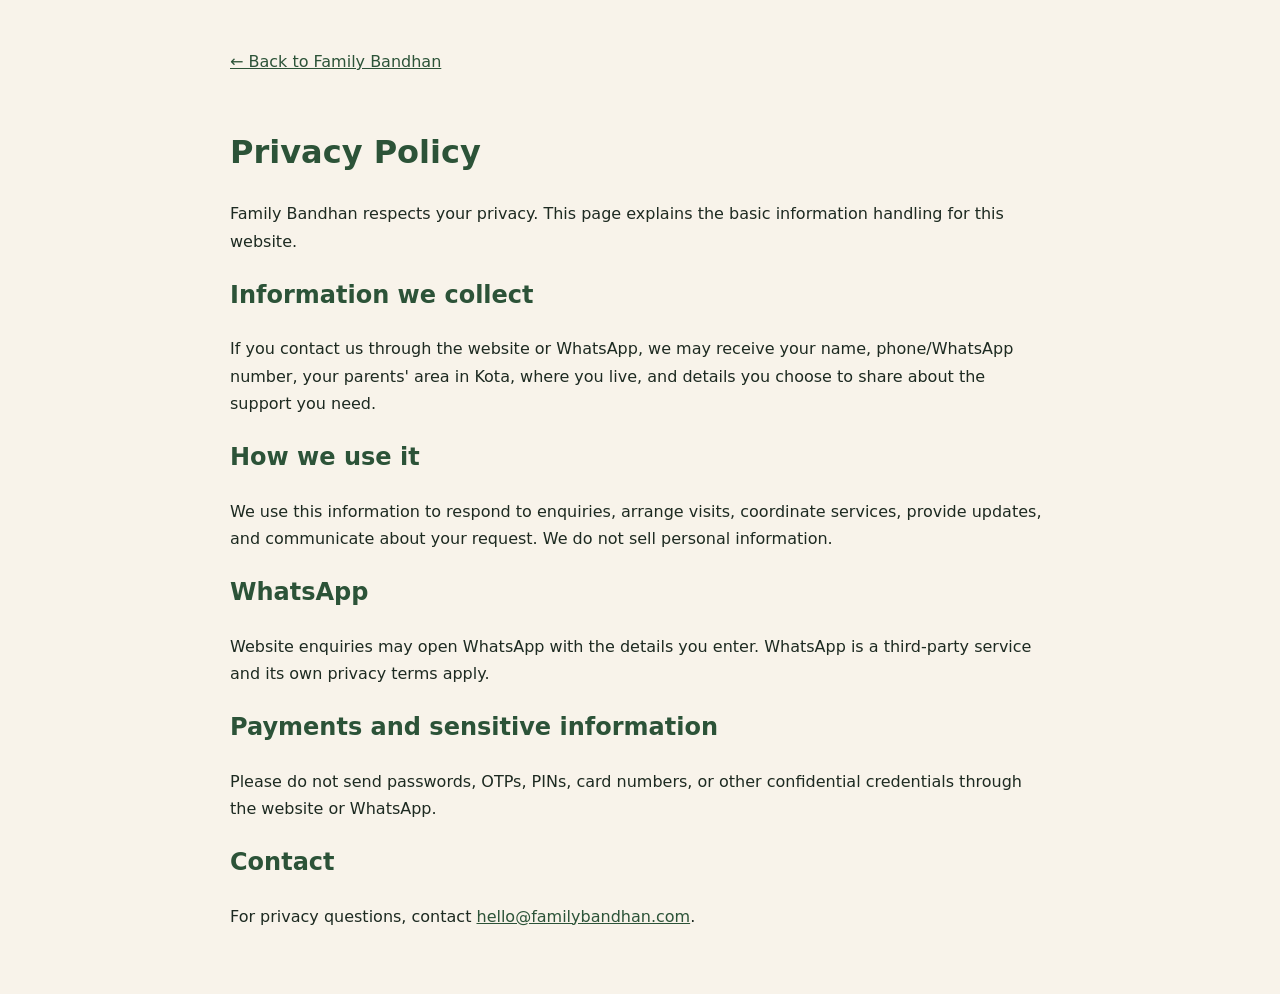
==== privacy.html @ 50238158 "Add files via upload" ====
<!doctype html><html lang="en"><head><meta charset="utf-8"><meta name="viewport" content="width=device-width,initial-scale=1"><title>Privacy Policy | Family Bandhan</title><style>body{font-family:system-ui,-apple-system,Segoe UI,sans-serif;background:#F8F3EA;color:#1D2A21;line-height:1.7;margin:0}main{max-width:820px;margin:0 auto;padding:48px 22px}h1,h2{color:#2C5338}a{color:#2C5338}.back{display:inline-block;margin-bottom:28px}</style></head><body><main><a class="back" href="index.html">← Back to Family Bandhan</a><h1>Privacy Policy</h1><p>Family Bandhan respects your privacy. This page explains the basic information handling for this website.</p><h2>Information we collect</h2><p>If you contact us through the website or WhatsApp, we may receive your name, phone/WhatsApp number, your parents' area in Kota, where you live, and details you choose to share about the support you need.</p><h2>How we use it</h2><p>We use this information to respond to enquiries, arrange visits, coordinate services, provide updates, and communicate about your request. We do not sell personal information.</p><h2>WhatsApp</h2><p>Website enquiries may open WhatsApp with the details you enter. WhatsApp is a third-party service and its own privacy terms apply.</p><h2>Payments and sensitive information</h2><p>Please do not send passwords, OTPs, PINs, card numbers, or other confidential credentials through the website or WhatsApp.</p><h2>Contact</h2><p>For privacy questions, contact <a href="mailto:hello@familybandhan.com">hello@familybandhan.com</a>.</p></main></body></html>
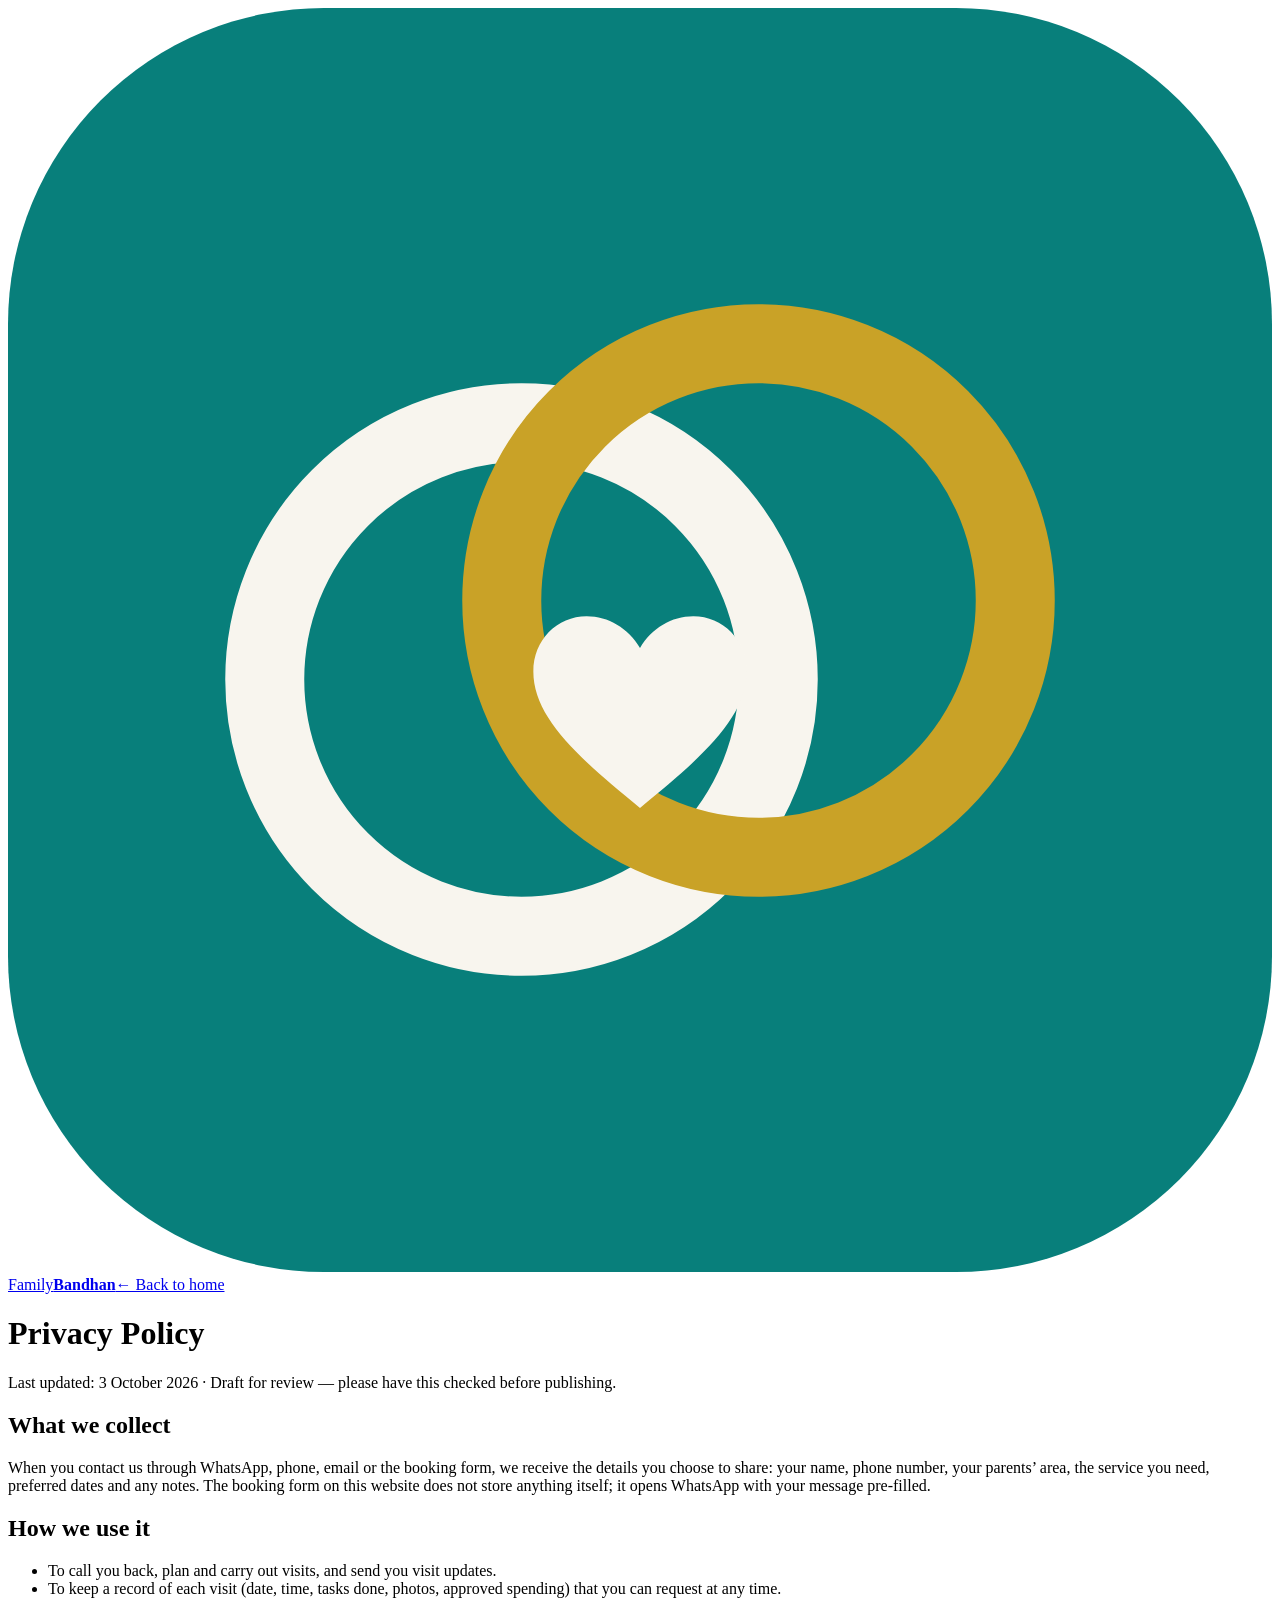
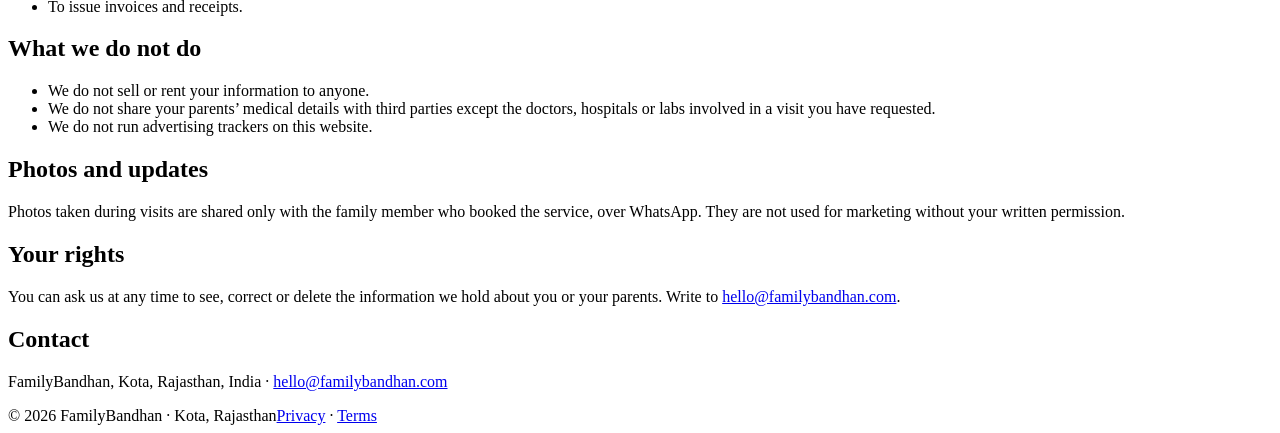
==== commit 81354ea7: "Add files via upload" ====
--- a/privacy.html
+++ b/privacy.html
@@ -1 +1,19 @@
-<!doctype html><html lang="en"><head><meta charset="utf-8"><meta name="viewport" content="width=device-width,initial-scale=1"><title>Privacy Policy | Family Bandhan</title><style>body{font-family:system-ui,-apple-system,Segoe UI,sans-serif;background:#F8F3EA;color:#1D2A21;line-height:1.7;margin:0}main{max-width:820px;margin:0 auto;padding:48px 22px}h1,h2{color:#2C5338}a{color:#2C5338}.back{display:inline-block;margin-bottom:28px}</style></head><body><main><a class="back" href="index.html">← Back to Family Bandhan</a><h1>Privacy Policy</h1><p>Family Bandhan respects your privacy. This page explains the basic information handling for this website.</p><h2>Information we collect</h2><p>If you contact us through the website or WhatsApp, we may receive your name, phone/WhatsApp number, your parents' area in Kota, where you live, and details you choose to share about the support you need.</p><h2>How we use it</h2><p>We use this information to respond to enquiries, arrange visits, coordinate services, provide updates, and communicate about your request. We do not sell personal information.</p><h2>WhatsApp</h2><p>Website enquiries may open WhatsApp with the details you enter. WhatsApp is a third-party service and its own privacy terms apply.</p><h2>Payments and sensitive information</h2><p>Please do not send passwords, OTPs, PINs, card numbers, or other confidential credentials through the website or WhatsApp.</p><h2>Contact</h2><p>For privacy questions, contact <a href="mailto:hello@familybandhan.com">hello@familybandhan.com</a>.</p></main></body></html>+<!doctype html><html lang="en"><head><meta charset="utf-8"><meta name="viewport" content="width=device-width, initial-scale=1"><meta name="theme-color" content="#087F7B"><link rel="icon" href="assets/favicon.svg" type="image/svg+xml"><link rel="preconnect" href="https://fonts.googleapis.com"><link rel="preconnect" href="https://fonts.gstatic.com" crossorigin><link rel="stylesheet" href="https://fonts.googleapis.com/css2?family=Fraunces:opsz,wght@9..144,400;9..144,500&family=Hanken+Grotesk:wght@400;500;600;700&display=swap"><link rel="stylesheet" href="css/styles.css"><title>Privacy Policy — FamilyBandhan</title><meta name="description" content="How FamilyBandhan collects, uses and protects the personal information of families and their parents."><link rel="canonical" href="https://familybandhan.com/privacy.html"></head><body>
+<header class="site-header"><div class="wrap"><div class="bar"><a class="brand" href="index.html" aria-label="FamilyBandhan — home"><svg viewBox="0 0 64 64" aria-hidden="true"><rect width="64" height="64" rx="16" fill="#087F7B"/><circle cx="26" cy="34" r="13" fill="none" stroke="#F8F5EE" stroke-width="4"/><circle cx="38" cy="30" r="13" fill="none" stroke="#C9A227" stroke-width="4"/><path d="M32 40.5c-3.2-2.6-5.4-4.6-5.4-6.9 0-1.6 1.2-2.8 2.7-2.8 1.1 0 2.1.6 2.7 1.6.6-1 1.6-1.6 2.7-1.6 1.5 0 2.7 1.2 2.7 2.8 0 2.3-2.2 4.3-5.4 6.9z" fill="#F8F5EE"/></svg><span class="brand-name">Family<b>Bandhan</b></span></a><a class="btn btn-line" href="index.html">← Back to home</a></div></div></header>
+<main class="wrap legal">
+<h1>Privacy Policy</h1>
+<p class="meta">Last updated: 3 October 2026 · Draft for review — please have this checked before publishing.</p>
+<h2>What we collect</h2>
+<p>When you contact us through WhatsApp, phone, email or the booking form, we receive the details you choose to share: your name, phone number, your parents’ area, the service you need, preferred dates and any notes. The booking form on this website does not store anything itself; it opens WhatsApp with your message pre-filled.</p>
+<h2>How we use it</h2>
+<ul><li>To call you back, plan and carry out visits, and send you visit updates.</li><li>To keep a record of each visit (date, time, tasks done, photos, approved spending) that you can request at any time.</li><li>To issue invoices and receipts.</li></ul>
+<h2>What we do not do</h2>
+<ul><li>We do not sell or rent your information to anyone.</li><li>We do not share your parents’ medical details with third parties except the doctors, hospitals or labs involved in a visit you have requested.</li><li>We do not run advertising trackers on this website.</li></ul>
+<h2>Photos and updates</h2>
+<p>Photos taken during visits are shared only with the family member who booked the service, over WhatsApp. They are not used for marketing without your written permission.</p>
+<h2>Your rights</h2>
+<p>You can ask us at any time to see, correct or delete the information we hold about you or your parents. Write to <a href="mailto:hello@familybandhan.com">hello@familybandhan.com</a>.</p>
+<h2>Contact</h2>
+<p>FamilyBandhan, Kota, Rajasthan, India · <a href="mailto:hello@familybandhan.com">hello@familybandhan.com</a></p>
+</main>
+<footer class="site-footer"><div class="wrap"><div class="fbot" style="margin-top:0;border:0;padding-top:0"><span>© 2026 FamilyBandhan · Kota, Rajasthan</span><span><a href="privacy.html">Privacy</a> · <a href="terms.html">Terms</a></span></div></div></footer></body></html>
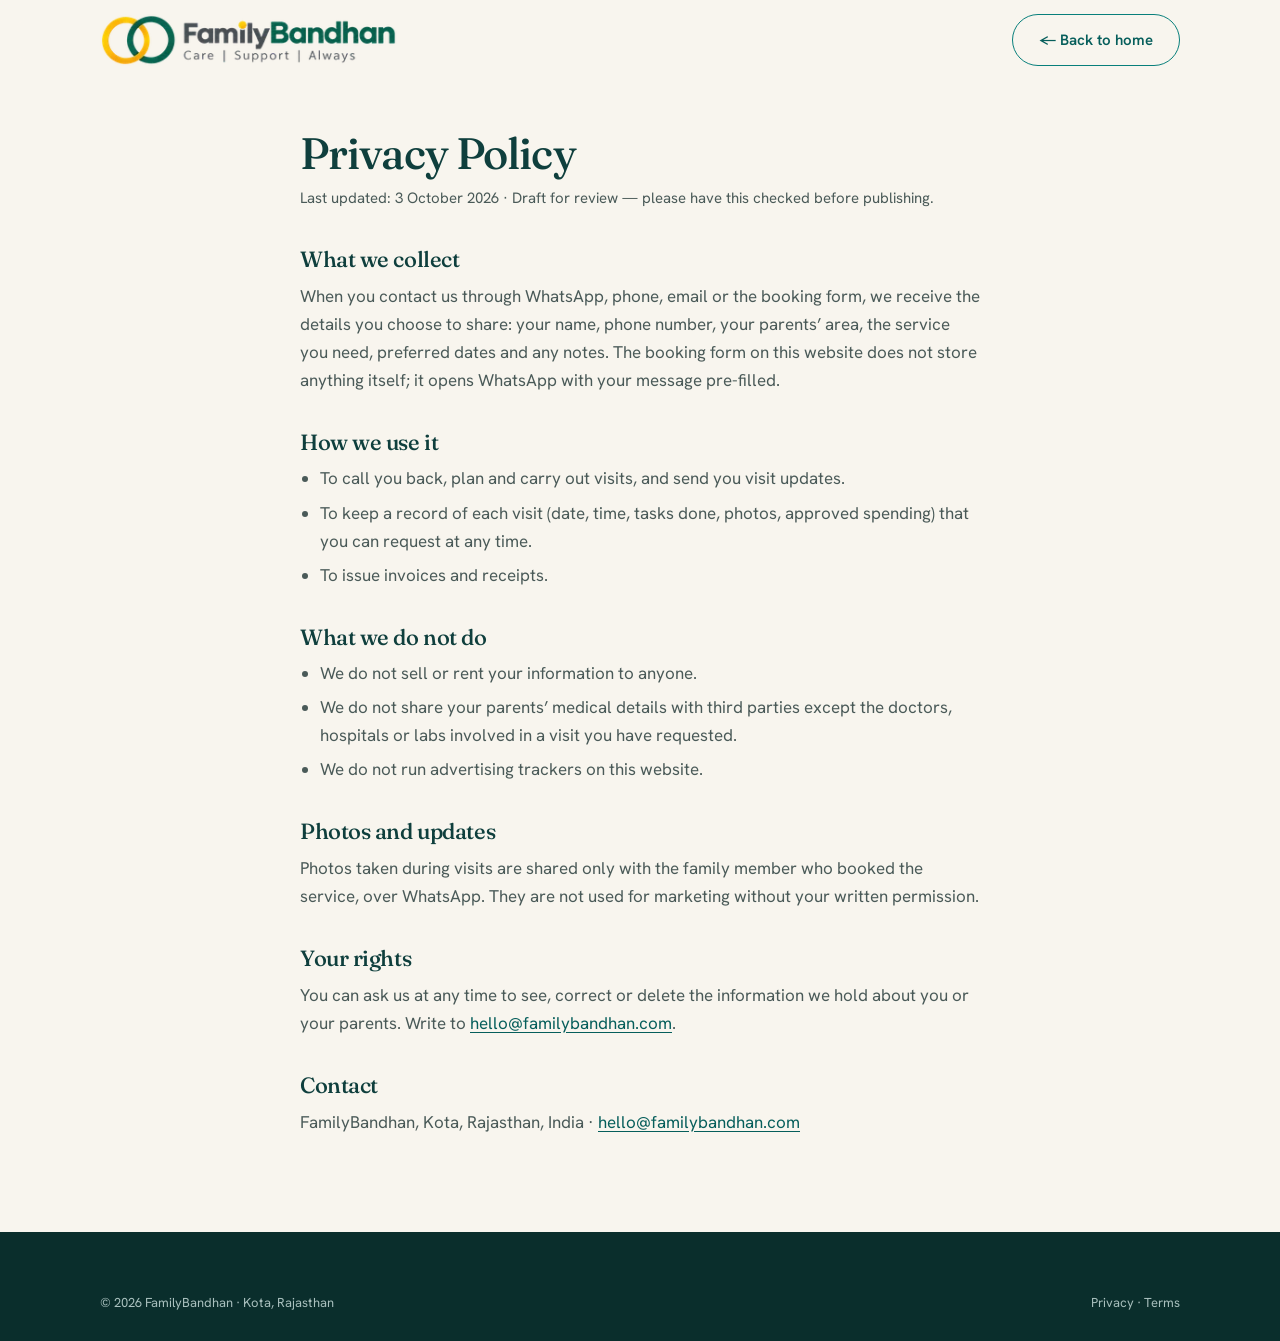
==== commit 2eba4fff: "Use rings + tagline logo in header and footer (transparent, responsive sizes)" ====
--- a/privacy.html
+++ b/privacy.html
@@ -1,5 +1,5 @@
 <!doctype html><html lang="en"><head><meta charset="utf-8"><meta name="viewport" content="width=device-width, initial-scale=1"><meta name="theme-color" content="#087F7B"><link rel="icon" href="assets/favicon.svg" type="image/svg+xml"><link rel="preconnect" href="https://fonts.googleapis.com"><link rel="preconnect" href="https://fonts.gstatic.com" crossorigin><link rel="stylesheet" href="https://fonts.googleapis.com/css2?family=Fraunces:opsz,wght@9..144,400;9..144,500&family=Hanken+Grotesk:wght@400;500;600;700&display=swap"><link rel="stylesheet" href="css/styles.css"><title>Privacy Policy — FamilyBandhan</title><meta name="description" content="How FamilyBandhan collects, uses and protects the personal information of families and their parents."><link rel="canonical" href="https://familybandhan.com/privacy.html"></head><body>
-<header class="site-header"><div class="wrap"><div class="bar"><a class="brand" href="index.html" aria-label="FamilyBandhan — home"><svg viewBox="0 0 64 64" aria-hidden="true"><rect width="64" height="64" rx="16" fill="#087F7B"/><circle cx="26" cy="34" r="13" fill="none" stroke="#F8F5EE" stroke-width="4"/><circle cx="38" cy="30" r="13" fill="none" stroke="#C9A227" stroke-width="4"/><path d="M32 40.5c-3.2-2.6-5.4-4.6-5.4-6.9 0-1.6 1.2-2.8 2.7-2.8 1.1 0 2.1.6 2.7 1.6.6-1 1.6-1.6 2.7-1.6 1.5 0 2.7 1.2 2.7 2.8 0 2.3-2.2 4.3-5.4 6.9z" fill="#F8F5EE"/></svg><span class="brand-name">Family<b>Bandhan</b></span></a><a class="btn btn-line" href="index.html">← Back to home</a></div></div></header>
+<header class="site-header"><div class="wrap"><div class="bar"><a class="brand" href="index.html" aria-label="FamilyBandhan — home"><img class="brand-logo" src="assets/logo-640.png" srcset="assets/logo-320.webp 320w, assets/logo-640.webp 640w, assets/logo-960.webp 960w" sizes="(min-width: 1000px) 300px, 240px" width="1568" height="276" alt="FamilyBandhan — Care | Support | Always" ></a><a class="btn btn-line" href="index.html">← Back to home</a></div></div></header>
 <main class="wrap legal">
 <h1>Privacy Policy</h1>
 <p class="meta">Last updated: 3 October 2026 · Draft for review — please have this checked before publishing.</p>
--- a/css/styles.css
+++ b/css/styles.css
@@ -0,0 +1,364 @@
+/* =====================================================================
+   FamilyBandhan — styles.css
+   Brand: Deep Teal #087F7B · Warm Gold #C9A227 · Ivory #F8F5EE
+   Mobile-first. Sections are stacked on phones and widen at 640 / 900 / 1100px.
+   ===================================================================== */
+
+/* ---------- 1. Design tokens ---------- */
+:root {
+  /* brand */
+  --teal: #087F7B;          /* buttons, links on light bg (4.85:1 on white) */
+  --teal-deep: #065E5B;     /* hover / small teal text (6.99:1 on ivory) */
+  --teal-ink: #0F3F3D;      /* headings, dark sections */
+  --teal-night: #0A2E2C;    /* footer */
+  --teal-tint: #E3F1F0;     /* soft teal surface */
+  --gold: #C9A227;          /* accents, large type, gold buttons (dark text on top) */
+  --gold-deep: #8A6A10;     /* small gold text on light bg (5.06:1 on white) */
+  --gold-tint: #F6ECCB;
+  --ivory: #F8F5EE;         /* page background */
+  --ivory-2: #F1EBDD;       /* alternating sections */
+  --white: #FFFFFF;
+  --line: #E3DCCB;
+  --ink: #1D2927;
+  --muted: #4A5A58;         /* 6.66:1 on ivory */
+  --whatsapp: #25D366;
+  --ok: #1E8E5A;
+  --err: #B3261E;
+
+  /* type */
+  --font-display: "Fraunces", Georgia, serif;
+  --font-body: "Hanken Grotesk", system-ui, "Segoe UI", sans-serif;
+  --font-hindi: "Tiro Devanagari Hindi", "Noto Sans Devanagari", serif;
+  --text-xs: 0.8125rem;   /* 13px */
+  --text-sm: 0.9375rem;   /* 15px */
+  --text-base: 1.0625rem; /* 17px */
+  --text-lg: 1.25rem;     /* 20px */
+  --text-xl: clamp(1.75rem, 1.2rem + 2.4vw, 2.75rem);   /* section titles */
+  --text-hero: clamp(2.5rem, 1.6rem + 4.5vw, 4rem);     /* hero only */
+
+  /* layout */
+  --wrap: 1160px;
+  --gutter: 20px;
+  --radius-sm: 12px;
+  --radius: 20px;
+  --radius-lg: 28px;
+  --shadow: 0 1px 2px rgba(15, 63, 61, .05), 0 14px 34px -14px rgba(15, 63, 61, .18);
+  --shadow-lg: 0 30px 60px -24px rgba(10, 46, 44, .45);
+  --ease: cubic-bezier(.16, 1, .3, 1);
+}
+
+/* ---------- 2. Base ---------- */
+*, *::before, *::after { box-sizing: border-box; }
+html { scroll-behavior: smooth; scroll-padding-top: 88px; -webkit-text-size-adjust: 100%; }
+body {
+  margin: 0; background: var(--ivory); color: var(--ink);
+  font: 400 var(--text-base)/1.65 var(--font-body);
+  -webkit-font-smoothing: antialiased; text-rendering: optimizeLegibility;
+}
+img, picture, svg { display: block; max-width: 100%; }
+a { color: inherit; text-decoration: none; }
+main p a:not([class]), .legal a, .form-status a { color: var(--teal-deep); text-decoration: underline; text-underline-offset: 3px; }
+h1, h2, h3, h4 { margin: 0; font-family: var(--font-display); font-weight: 500; letter-spacing: -.02em; line-height: 1.12; color: var(--teal-ink); }
+h2 { font-size: var(--text-xl); text-wrap: balance; }
+h3 { font-size: var(--text-lg); }
+p { margin: 0; }
+ul { margin: 0; padding: 0; }
+button { font: inherit; }
+:focus-visible { outline: 3px solid var(--gold); outline-offset: 3px; border-radius: 6px; }
+::selection { background: var(--gold-tint); color: var(--teal-ink); }
+
+.wrap { max-width: var(--wrap); margin-inline: auto; padding-inline: var(--gutter); }
+.sec { padding-block: clamp(64px, 9vw, 112px); }
+.alt { background: var(--ivory-2); }
+.head { max-width: 680px; margin-bottom: clamp(36px, 5vw, 56px); }
+.lede { margin-top: 16px; font-size: var(--text-lg); line-height: 1.55; color: var(--muted); max-width: 56ch; }
+.eyebrow { display: inline-block; margin-bottom: 14px; font-size: var(--text-xs); font-weight: 700; letter-spacing: .14em; text-transform: uppercase; color: var(--gold-deep); }
+.hindi { font-family: var(--font-hindi); }
+.visually-hidden { position: absolute !important; width: 1px; height: 1px; padding: 0; margin: -1px; overflow: hidden; clip: rect(0 0 0 0); white-space: nowrap; border: 0; }
+
+@media (min-width: 640px) { :root { --gutter: 32px; } }
+@media (min-width: 1100px) { :root { --gutter: 40px; } }
+
+/* skip link */
+.skip { position: absolute; left: 16px; top: -100px; z-index: 100; padding: 12px 18px; background: var(--teal-ink); color: #fff; border-radius: 10px; font-weight: 600; }
+.skip:focus { top: 16px; }
+
+/* ---------- 3. Buttons ---------- */
+.btn {
+  display: inline-flex; align-items: center; justify-content: center; gap: 10px;
+  min-height: 52px; padding: 0 26px; border-radius: 999px; border: 1.5px solid transparent;
+  font: 600 var(--text-sm)/1 var(--font-body); cursor: pointer; white-space: nowrap;
+  transition: transform .25s var(--ease), background .2s, box-shadow .25s, color .2s;
+}
+.btn:hover { transform: translateY(-2px); }
+.btn:active { transform: translateY(0); }
+.btn svg { width: 20px; height: 20px; flex: none; }
+.btn-teal { background: var(--teal); color: #fff; box-shadow: 0 10px 22px -10px rgba(8, 127, 123, .7); }
+.btn-teal:hover { background: var(--teal-deep); }
+.btn-gold { background: var(--gold); color: var(--teal-night); box-shadow: 0 10px 22px -10px rgba(201, 162, 39, .7); }
+.btn-gold:hover { background: #D9B33A; }
+.btn-line { border-color: var(--teal); color: var(--teal-deep); background: transparent; }
+.btn-line:hover { background: var(--teal); color: #fff; }
+.btn-wa { background: var(--whatsapp); color: #063; }
+.btn-wa:hover { background: #2EE275; }
+.btn-full { width: 100%; }
+.btn-lg { min-height: 58px; padding: 0 32px; font-size: var(--text-base); }
+.textlink { font-weight: 600; color: var(--teal-deep); border-bottom: 1.5px solid var(--gold); padding-bottom: 2px; }
+
+/* ---------- 4. Header / nav ---------- */
+.site-header {
+  position: sticky; top: 0; z-index: 50;
+  background: rgba(248, 245, 238, .86); backdrop-filter: blur(14px); -webkit-backdrop-filter: blur(14px);
+  border-bottom: 1px solid transparent; transition: border-color .3s, box-shadow .3s;
+}
+.site-header.is-stuck { border-color: var(--line); box-shadow: 0 8px 28px -18px rgba(10, 46, 44, .3); }
+.bar { display: flex; align-items: center; justify-content: space-between; gap: 16px; height: 72px; }
+.brand { display: inline-flex; align-items: center; color: var(--teal-ink); }
+.brand-logo { height: 42px; width: auto; }
+@media (min-width: 1000px) { .brand-logo { height: 52px; } }
+.nav-desktop { display: none; }
+.burger { display: inline-flex; align-items: center; justify-content: center; width: 46px; height: 46px; border: 0; background: none; color: var(--teal-ink); cursor: pointer; border-radius: 10px; }
+.burger:hover { background: var(--teal-tint); }
+.burger svg { width: 26px; height: 26px; }
+.burger .ic-close { display: none; }
+.burger[aria-expanded="true"] .ic-menu { display: none; }
+.burger[aria-expanded="true"] .ic-close { display: block; }
+.nav-mobile { display: none; padding: 6px 0 22px; }
+.nav-mobile.is-open { display: block; }
+.nav-mobile a:not(.btn) { display: block; padding: 14px 4px; font: 500 1.25rem/1.2 var(--font-display); color: var(--teal-ink); border-bottom: 1px solid var(--line); }
+.nav-mobile .btn { margin-top: 18px; }
+.nav-mobile .btn + .btn { margin-top: 10px; }
+
+@media (min-width: 1000px) {
+  .bar { height: 80px; }
+  .nav-desktop { display: flex; align-items: center; gap: 4px; }
+  .nav-desktop a:not(.btn) { padding: 9px 14px; border-radius: 999px; font-size: var(--text-sm); font-weight: 500; color: var(--teal-ink); transition: background .2s; }
+  .nav-desktop a:not(.btn):hover, .nav-desktop a[aria-current="true"] { background: var(--teal-tint); }
+  .nav-desktop .btn { min-height: 44px; padding: 0 20px; margin-left: 10px; }
+  .burger, .nav-mobile { display: none !important; }
+}
+
+/* ---------- 5. Hero ---------- */
+.hero-wrap { position: relative; overflow: hidden; }
+.hero-wrap::before { content: ""; position: absolute; right: -240px; top: -280px; width: 760px; height: 760px; border-radius: 50%; background: radial-gradient(circle, rgba(201, 162, 39, .22), transparent 68%); pointer-events: none; }
+.hero-wrap::after { content: ""; position: absolute; left: -200px; bottom: -300px; width: 560px; height: 560px; border-radius: 50%; background: radial-gradient(circle, rgba(8, 127, 123, .12), transparent 68%); pointer-events: none; }
+.hero { position: relative; display: grid; gap: 48px; padding-block: 32px 72px; align-items: center; }
+.pill { display: inline-flex; align-items: center; gap: 9px; padding: 8px 14px; border-radius: 999px; background: var(--white); border: 1px solid var(--line); font-size: var(--text-xs); font-weight: 600; color: var(--muted); }
+.pill i { width: 8px; height: 8px; border-radius: 50%; background: var(--ok); box-shadow: 0 0 0 4px rgba(30, 142, 90, .2); }
+.hero h1 { margin-top: 22px; font-size: var(--text-hero); letter-spacing: -.035em; line-height: 1.02; text-wrap: balance; }
+.hero h1 em { display: block; font-style: italic; font-weight: 400; color: var(--teal); }
+.hero-hindi { margin-top: 14px; font: 400 clamp(1.3rem, 1rem + 1.4vw, 1.75rem)/1.35 var(--font-hindi); color: var(--teal-deep); }
+.hero .lede { margin-top: 16px; max-width: 46ch; }
+.cta-row { display: flex; flex-wrap: wrap; align-items: center; gap: 12px; margin-top: 28px; }
+.micro { margin-top: 16px; font-size: var(--text-xs); color: var(--muted); }
+.micro b { color: var(--teal-deep); }
+
+.shot { position: relative; padding-bottom: 36px; }
+.shot::before { content: ""; position: absolute; inset: -14px 14px 50px -14px; border-radius: 36px; background: var(--teal-tint); }
+.shot img { position: relative; z-index: 1; width: 100%; aspect-ratio: 3 / 4; object-fit: cover; object-position: 50% 30%; border-radius: 30px; box-shadow: var(--shadow); }
+@media (min-width: 640px) and (max-width: 899px) { .shot img { aspect-ratio: 4 / 3; object-position: 50% 18%; } }
+.badge { position: absolute; z-index: 3; top: 18px; right: 10px; padding: 10px 16px; border-radius: 999px; background: var(--teal-ink); color: #fff; font-size: var(--text-xs); font-weight: 600; box-shadow: var(--shadow); }
+.update { position: absolute; z-index: 3; left: 8px; right: 8px; bottom: 0; padding: 14px 16px 16px; background: var(--white); border: 1px solid var(--line); border-radius: 20px; box-shadow: var(--shadow-lg); }
+.update-h { display: flex; align-items: center; gap: 10px; font-size: var(--text-xs); font-weight: 700; color: var(--teal-ink); }
+.update-h svg { width: 26px; height: 26px; padding: 5px; border-radius: 50%; background: var(--whatsapp); fill: #fff; flex: none; }
+.update-h small { margin-left: auto; font-weight: 600; color: var(--muted); }
+.update-m { margin-top: 10px; padding: 12px 14px; border-radius: 4px 16px 16px 16px; background: #E8F7EC; font-size: var(--text-sm); line-height: 1.45; }
+.update-l { list-style: none; margin-top: 10px; display: grid; gap: 5px; font-size: var(--text-xs); color: var(--muted); }
+.update-l li::before { content: "✓"; color: var(--ok); font-weight: 700; margin-right: 8px; }
+.update-s { margin-top: 10px; font-size: 11px; letter-spacing: .1em; font-weight: 700; color: var(--teal); }
+
+@media (min-width: 900px) {
+  .hero { grid-template-columns: minmax(0, 1.15fr) minmax(0, .85fr); gap: 56px; padding-block: 44px 96px; }
+  .shot img { max-height: 620px; }
+  .badge { right: -20px; }
+  .update { left: -48px; right: auto; width: 340px; }
+}
+
+/* ---------- 6. Trust bar ---------- */
+.trust { background: var(--teal-ink); color: #fff; }
+.trust .grid { display: grid; grid-template-columns: 1fr 1fr; gap: 24px 18px; padding-block: 32px; }
+.trust .item { display: flex; align-items: center; gap: 12px; font-size: var(--text-sm); font-weight: 500; line-height: 1.35; color: #D9E6E5; }
+.trust svg { flex: none; width: 34px; height: 34px; padding: 7px; border-radius: 10px; background: rgba(255, 255, 255, .08); stroke: var(--gold); fill: none; stroke-width: 1.7; stroke-linecap: round; stroke-linejoin: round; }
+@media (min-width: 900px) { .trust .grid { grid-template-columns: repeat(4, 1fr); gap: 32px; } }
+
+/* ---------- 7. Empathy / quotes ---------- */
+.said { display: grid; gap: 16px; margin-top: 40px; }
+.card { background: var(--white); border: 1px solid var(--line); border-radius: var(--radius); padding: 28px 26px; box-shadow: var(--shadow); }
+.said .card { position: relative; padding-top: 50px; font: italic 400 var(--text-lg)/1.5 var(--font-display); color: var(--teal-ink); }
+.said .card::before { content: "\201C"; position: absolute; top: 6px; left: 22px; font: 400 72px/1 var(--font-display); color: var(--gold); }
+.punch { margin-top: 36px; font-size: var(--text-lg); color: var(--muted); max-width: 58ch; }
+.punch strong { color: var(--teal-deep); }
+@media (min-width: 800px) { .said { grid-template-columns: repeat(3, 1fr); } }
+
+/* ---------- 8. Services ---------- */
+.services-grid { display: grid; gap: 16px; }
+.svc {
+  position: relative; display: flex; flex-direction: column; gap: 14px; padding: 28px 24px 24px;
+  background: var(--white); border: 1px solid var(--line); border-radius: var(--radius-lg); box-shadow: var(--shadow);
+  transition: transform .3s var(--ease), box-shadow .3s var(--ease), border-color .2s;
+}
+.svc:hover { transform: translateY(-4px); box-shadow: 0 24px 48px -20px rgba(15, 63, 61, .3); border-color: #CFE0DF; }
+.svc-ico { width: 56px; height: 56px; display: grid; place-items: center; border-radius: 16px; background: var(--teal-tint); color: var(--teal); }
+.svc-ico svg { width: 28px; height: 28px; stroke: currentColor; fill: none; stroke-width: 1.7; stroke-linecap: round; stroke-linejoin: round; }
+.svc[data-vertical="saath"] .svc-ico { background: var(--gold-tint); color: var(--gold-deep); }
+.svc-tag { position: absolute; top: 22px; right: 22px; padding: 5px 10px; border-radius: 999px; font-size: 11px; font-weight: 700; letter-spacing: .1em; background: var(--teal-tint); color: var(--teal-deep); }
+.svc[data-vertical="saath"] .svc-tag { background: var(--gold-tint); color: var(--gold-deep); }
+.svc h3 { font-size: 1.375rem; }
+.svc p { font-size: var(--text-sm); color: var(--muted); flex: 1; }
+.svc ul { list-style: none; display: grid; gap: 7px; font-size: var(--text-sm); }
+.svc li { position: relative; padding-left: 24px; }
+.svc li::before { content: ""; position: absolute; left: 0; top: 5px; width: 16px; height: 16px; border-radius: 50%; background: var(--teal-tint) url("data:image/svg+xml,%3Csvg xmlns='http://www.w3.org/2000/svg' viewBox='0 0 24 24' fill='none' stroke='%23087F7B' stroke-width='3.5' stroke-linecap='round' stroke-linejoin='round'%3E%3Cpath d='M6 12.5l4 4 8-9'/%3E%3C/svg%3E") center/10px no-repeat; }
+.svc[data-vertical="saath"] li::before { background-color: var(--gold-tint); }
+.svc-foot { display: flex; align-items: center; justify-content: space-between; gap: 12px; margin-top: 6px; padding-top: 16px; border-top: 1px solid var(--line); }
+.svc-price { font-size: var(--text-xs); color: var(--muted); }
+.svc-price b { display: block; font: 500 1.125rem var(--font-display); color: var(--teal-ink); }
+.svc-cta { font-weight: 600; font-size: var(--text-sm); color: var(--teal-deep); border-bottom: 1.5px solid var(--gold); white-space: nowrap; }
+.vertical-note { display: grid; gap: 12px; margin-top: 28px; }
+.vertical-note div { display: flex; gap: 12px; align-items: flex-start; padding: 16px 18px; border-radius: var(--radius-sm); background: var(--white); border: 1px solid var(--line); font-size: var(--text-sm); color: var(--muted); }
+.vertical-note i { flex: none; width: 10px; height: 10px; margin-top: 7px; border-radius: 50%; background: var(--teal); }
+.vertical-note div:last-child i { background: var(--gold); }
+.vertical-note strong { color: var(--teal-ink); }
+@media (min-width: 640px) { .services-grid { grid-template-columns: 1fr 1fr; } .vertical-note { grid-template-columns: 1fr 1fr; } }
+@media (min-width: 1000px) { .services-grid { grid-template-columns: repeat(3, 1fr); gap: 20px; } }
+
+/* ---------- 9. Steps ---------- */
+.steps { display: grid; gap: 16px; }
+.step { padding: 28px 24px; background: var(--white); border: 1px solid var(--line); border-radius: var(--radius); }
+.step b { display: block; margin-bottom: 16px; font: 500 3rem/1 var(--font-display); color: var(--gold); opacity: .55; }
+.step h3 { margin-bottom: 8px; }
+.step p { font-size: var(--text-sm); color: var(--muted); }
+@media (min-width: 640px) { .steps { grid-template-columns: 1fr 1fr; } }
+@media (min-width: 1000px) { .steps { grid-template-columns: repeat(4, 1fr); } }
+
+/* ---------- 10. Safety (dark) ---------- */
+.dark { background: var(--teal-ink); color: #fff; }
+.dark h2, .dark h3 { color: #fff; }
+.dark .lede { color: #C5D8D6; }
+.dark .eyebrow { color: var(--gold); }
+.safety { display: grid; gap: 14px; }
+.safety > div { padding: 26px 24px; border-radius: var(--radius); border: 1px solid rgba(255, 255, 255, .12); background: rgba(255, 255, 255, .04); }
+.safety h3 { display: inline-block; margin-bottom: 10px; padding-top: 12px; border-top: 2px solid var(--gold); }
+.safety p { font-size: var(--text-sm); color: #C5D8D6; }
+@media (min-width: 640px) { .safety { grid-template-columns: 1fr 1fr; } }
+@media (min-width: 1000px) { .safety { grid-template-columns: repeat(3, 1fr); } }
+
+/* ---------- 11. Plans ---------- */
+.plans { display: grid; gap: 22px; }
+.plan { display: flex; flex-direction: column; padding: 32px 26px; background: var(--white); border: 1px solid var(--line); border-radius: var(--radius-lg); box-shadow: var(--shadow); }
+.plan-head { display: flex; justify-content: space-between; align-items: flex-start; gap: 12px; margin-bottom: 22px; }
+.plan-head h3 { font-size: 1.625rem; }
+.plan-head .eyebrow { margin-bottom: 6px; }
+.tag { flex: none; padding: 6px 12px; border-radius: 999px; background: var(--teal-tint); color: var(--teal-deep); font-size: 11px; font-weight: 700; letter-spacing: .1em; }
+.plan.saath .tag { background: var(--gold-tint); color: var(--gold-deep); }
+.opts { display: grid; gap: 10px; margin-bottom: 22px; }
+.opt { padding: 16px 18px; border: 1.5px solid var(--line); border-radius: 16px; }
+.opt.feat { background: var(--teal-ink); border-color: var(--teal-ink); color: #fff; }
+.opt .lab { font-size: 11px; font-weight: 700; letter-spacing: .12em; color: var(--muted); }
+.opt.feat .lab { color: var(--gold); }
+.opt .price { margin: 4px 0; font: 500 2rem/1.1 var(--font-display); letter-spacing: -.02em; }
+.opt .price span { font: 500 var(--text-sm) var(--font-body); opacity: .75; }
+.opt .desc { font-size: var(--text-xs); color: var(--muted); }
+.opt.feat .desc { color: #D9E6E5; }
+.plan .inc { list-style: none; display: grid; gap: 8px; margin-bottom: 24px; font-size: var(--text-sm); flex: 1; }
+.plan .inc li { position: relative; padding-left: 26px; }
+.plan .inc li::before { content: ""; position: absolute; left: 0; top: 4px; width: 16px; height: 16px; border-radius: 50%; background: var(--teal-tint) url("data:image/svg+xml,%3Csvg xmlns='http://www.w3.org/2000/svg' viewBox='0 0 24 24' fill='none' stroke='%23087F7B' stroke-width='3.5' stroke-linecap='round' stroke-linejoin='round'%3E%3Cpath d='M6 12.5l4 4 8-9'/%3E%3C/svg%3E") center/10px no-repeat; }
+.fine { margin-top: 24px; font-size: var(--text-xs); line-height: 1.6; color: var(--muted); max-width: 78ch; }
+@media (min-width: 900px) { .plans { grid-template-columns: 1fr 1fr; } }
+
+/* ---------- 12. NRI ---------- */
+.nri { display: grid; gap: 36px; align-items: start; }
+.nri-grid { display: grid; gap: 14px; }
+.nri-grid div { padding: 22px; background: var(--white); border: 1px solid var(--line); border-radius: var(--radius); }
+.nri-grid h3 { font-size: 1.125rem; margin-bottom: 6px; }
+.nri-grid p { font-size: var(--text-sm); color: var(--muted); }
+@media (min-width: 600px) { .nri-grid { grid-template-columns: 1fr 1fr; } }
+@media (min-width: 900px) { .nri { grid-template-columns: .9fr 1.1fr; gap: 64px; } }
+
+/* ---------- 13. FAQ ---------- */
+.faq { max-width: 820px; display: grid; gap: 12px; }
+.faq details { background: var(--white); border: 1px solid var(--line); border-radius: 18px; transition: box-shadow .2s; }
+.faq details[open] { box-shadow: var(--shadow); }
+.faq summary { list-style: none; display: flex; justify-content: space-between; align-items: center; gap: 16px; padding: 20px 24px; cursor: pointer; font: 500 1.125rem/1.35 var(--font-display); color: var(--teal-ink); border-radius: 18px; }
+.faq summary::-webkit-details-marker { display: none; }
+.faq summary::after { content: "+"; flex: none; width: 32px; height: 32px; display: grid; place-items: center; border-radius: 50%; background: var(--ivory-2); font: 400 22px/1 var(--font-body); color: var(--teal-ink); transition: transform .25s, background .25s; }
+.faq details[open] summary::after { transform: rotate(45deg); background: var(--gold); }
+.faq details p { padding: 0 24px 22px; font-size: var(--text-sm); color: var(--muted); max-width: 66ch; }
+
+/* ---------- 14. Booking / CTA ---------- */
+.cta { position: relative; overflow: hidden; background: var(--teal-ink); color: #fff; }
+.cta::before { content: ""; position: absolute; right: -160px; top: -200px; width: 520px; height: 520px; border-radius: 50%; background: radial-gradient(circle, rgba(201, 162, 39, .3), transparent 68%); }
+.cta .in { position: relative; display: grid; gap: 40px; }
+.cta h2 { color: #fff; }
+.cta .lede { color: #C5D8D6; }
+.cta .eyebrow { color: var(--gold); }
+.contact-list { list-style: none; display: grid; gap: 12px; margin-top: 28px; }
+.contact-list a { display: inline-flex; align-items: center; gap: 12px; font-weight: 600; color: #fff; }
+.contact-list svg { width: 38px; height: 38px; padding: 9px; border-radius: 12px; background: rgba(255, 255, 255, .1); stroke: var(--gold); fill: none; stroke-width: 1.8; stroke-linecap: round; stroke-linejoin: round; flex: none; }
+.contact-list .is-wa svg { background: var(--whatsapp); stroke: none; fill: #fff; }
+.contact-list small { display: block; font-weight: 400; font-size: var(--text-xs); color: #C5D8D6; }
+.hours { margin-top: 24px; font-size: var(--text-xs); color: #C5D8D6; }
+
+.form { display: grid; gap: 14px; padding: 28px 22px; background: var(--white); color: var(--ink); border-radius: var(--radius-lg); box-shadow: var(--shadow-lg); }
+.form-row { display: grid; gap: 14px; }
+.field label { display: block; margin-bottom: 6px; font-size: var(--text-xs); font-weight: 700; letter-spacing: .08em; text-transform: uppercase; color: var(--muted); }
+.field label .opt-l { font-weight: 500; letter-spacing: 0; text-transform: none; color: #7A8886; }
+.field input, .field select, .field textarea {
+  width: 100%; min-height: 52px; padding: 12px 16px; border: 1.5px solid var(--line); border-radius: 14px;
+  background: var(--ivory); color: var(--ink); font: 400 1rem/1.4 var(--font-body);
+  transition: border-color .2s, box-shadow .2s, background .2s;
+}
+.field textarea { min-height: 96px; resize: vertical; }
+.field select { appearance: none; -webkit-appearance: none; padding-right: 44px; background-image: url("data:image/svg+xml,%3Csvg xmlns='http://www.w3.org/2000/svg' viewBox='0 0 24 24' fill='none' stroke='%23087F7B' stroke-width='2.2' stroke-linecap='round' stroke-linejoin='round'%3E%3Cpath d='M6 9l6 6 6-6'/%3E%3C/svg%3E"); background-repeat: no-repeat; background-position: right 16px center; background-size: 18px; }
+.field input:focus, .field select:focus, .field textarea:focus { outline: 0; border-color: var(--teal); background: #fff; box-shadow: 0 0 0 4px rgba(8, 127, 123, .18); }
+.field.is-invalid input, .field.is-invalid select { border-color: var(--err); background: #FFF7F6; }
+.field .error { display: none; margin-top: 6px; font-size: var(--text-xs); font-weight: 600; color: var(--err); }
+.field.is-invalid .error { display: block; }
+.form .honey { position: absolute; left: -9999px; width: 1px; height: 1px; opacity: 0; }
+.form-note { font-size: var(--text-xs); text-align: center; color: var(--muted); }
+.form-status { display: none; padding: 14px 16px; border-radius: 14px; font-size: var(--text-sm); line-height: 1.5; }
+.form-status.is-ok { display: block; background: #E8F7EC; color: #0E5A36; border: 1px solid #BFE6CB; }
+.form-status.is-err { display: block; background: #FFF1F0; color: var(--err); border: 1px solid #F3C7C4; }
+.form-status a { font-weight: 700; text-decoration: underline; }
+@media (min-width: 560px) { .form-row { grid-template-columns: 1fr 1fr; } .form { padding: 32px 28px; } }
+@media (min-width: 900px) { .cta .in { grid-template-columns: 1fr 1fr; gap: 72px; align-items: start; } }
+
+/* ---------- 15. Footer ---------- */
+.site-footer { background: var(--teal-night); color: #A9C0BE; padding: 60px 0 28px; }
+.fgrid { display: grid; gap: 32px; }
+.fbrand { display: inline-block; margin-bottom: 16px; padding: 12px 16px; background: var(--ivory); border-radius: 14px; }
+.fbrand img { height: 46px; width: auto; }
+.site-footer h4 { margin: 0 0 14px; font: 700 var(--text-xs)/1 var(--font-body); letter-spacing: .14em; color: #fff; }
+.site-footer ul { list-style: none; display: grid; gap: 10px; font-size: var(--text-sm); }
+.site-footer a:hover { color: #fff; }
+.ftag { color: var(--gold); font-size: 1.125rem; margin-top: 8px; }
+.fbot { display: flex; flex-wrap: wrap; justify-content: space-between; gap: 10px; margin-top: 44px; padding-top: 22px; border-top: 1px solid rgba(255, 255, 255, .1); font-size: var(--text-xs); }
+@media (min-width: 800px) { .fgrid { grid-template-columns: 1.6fr 1fr 1fr 1.2fr; } }
+
+/* ---------- 16. Floating WhatsApp ---------- */
+.wa-float {
+  position: fixed; right: 18px; bottom: calc(18px + env(safe-area-inset-bottom, 0px)); z-index: 60;
+  display: grid; place-items: center; width: 58px; height: 58px; border-radius: 50%;
+  background: var(--whatsapp); box-shadow: 0 12px 28px -8px rgba(37, 211, 102, .7);
+  transition: transform .25s var(--ease), opacity .25s;
+}
+.wa-float:hover { transform: scale(1.08); }
+.wa-float.is-hidden { opacity: 0; pointer-events: none; transform: scale(.8); }
+.wa-float svg { width: 30px; height: 30px; fill: #fff; }
+
+/* ---------- 17. Reveal + motion ---------- */
+.rv { opacity: 0; transform: translateY(20px); transition: opacity .7s var(--ease), transform .7s var(--ease); }
+.rv.is-in { opacity: 1; transform: none; }
+@media (prefers-reduced-motion: reduce) {
+  html { scroll-behavior: auto; }
+  .rv { opacity: 1; transform: none; transition: none; }
+  .btn:hover, .svc:hover, .wa-float:hover { transform: none; }
+}
+
+/* ---------- 18. Legal pages ---------- */
+.legal { max-width: 760px; padding-block: 48px 96px; }
+.legal h1 { font-size: var(--text-xl); margin-bottom: 8px; }
+.legal .meta { color: var(--muted); font-size: var(--text-sm); margin-bottom: 36px; }
+.legal h2 { font-size: 1.375rem; margin: 36px 0 10px; }
+.legal p, .legal li { color: var(--muted); font-size: var(--text-base); }
+.legal ul { padding-left: 20px; display: grid; gap: 6px; }
+.legal li { list-style: disc; }
